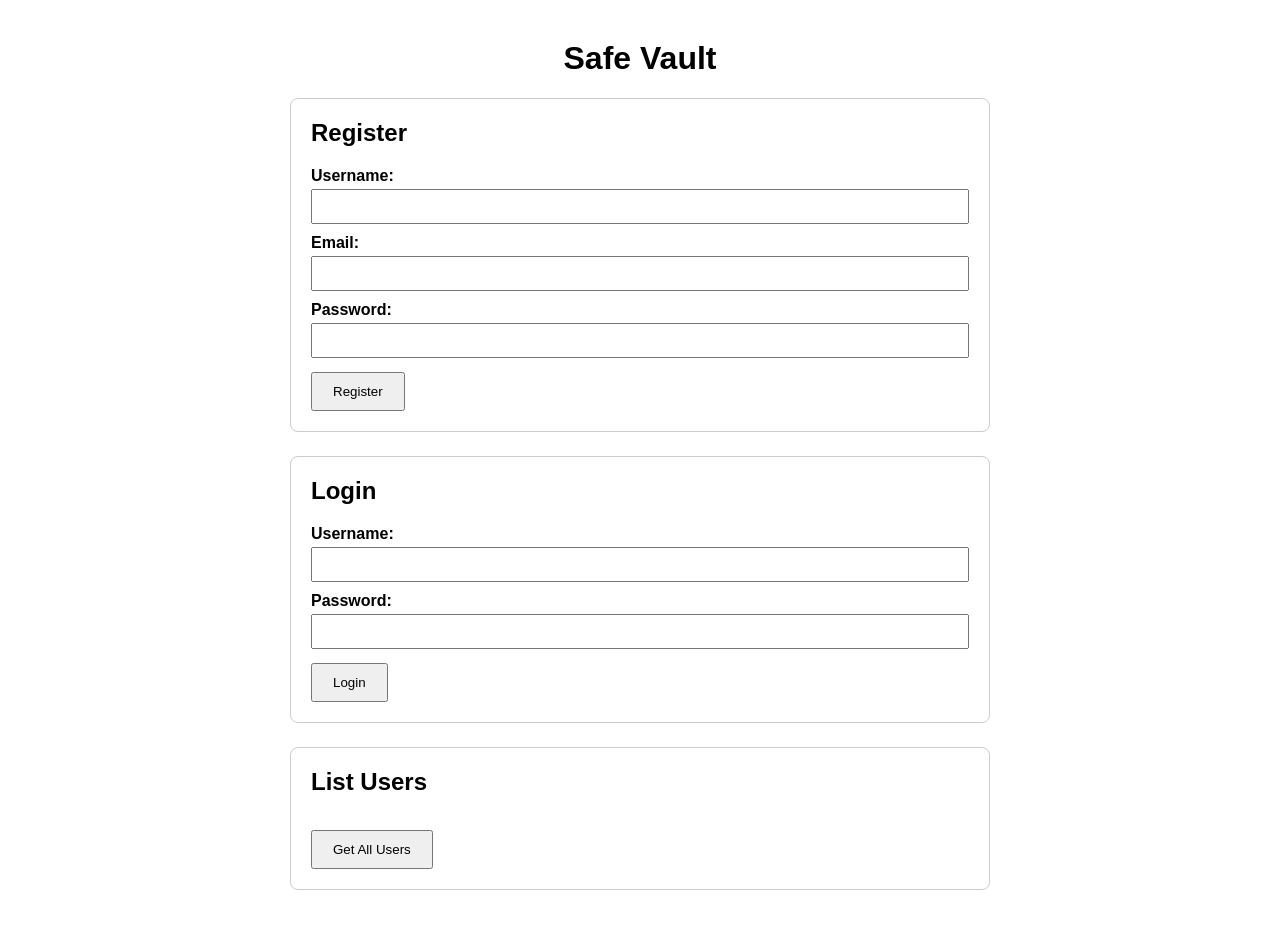
==== SafeVault/wwwroot/webform.html @ ca5d5494 "feat: User, Login, Register and Page" ====
<!DOCTYPE html>
<html>
<head>
    <title>Safe Vault</title>
    <style>
        body { font-family: Arial, sans-serif; max-width: 700px; margin: 40px auto; padding: 0 20px; }
        h1 { text-align: center; }
        section { border: 1px solid #ccc; border-radius: 8px; padding: 20px; margin-bottom: 24px; }
        section h2 { margin-top: 0; }
        label { display: block; margin-top: 10px; font-weight: bold; }
        input { width: 100%; padding: 8px; margin-top: 4px; box-sizing: border-box; }
        button { margin-top: 14px; padding: 10px 20px; cursor: pointer; }
        .response { margin-top: 12px; padding: 10px; border-radius: 4px; white-space: pre-wrap; word-break: break-all; }
        .success { background: #d4edda; color: #155724; }
        .error { background: #f8d7da; color: #721c24; }
        table { width: 100%; border-collapse: collapse; margin-top: 12px; }
        th, td { border: 1px solid #ccc; padding: 8px; text-align: left; }
        th { background: #f0f0f0; }
    </style>
</head>
<body>
    <h1>Safe Vault</h1>

    <!-- REGISTER -->
    <section>
        <h2>Register</h2>
        <form id="registerForm">
            <label for="reg-username">Username:</label>
            <input type="text" id="reg-username" name="username" required>

            <label for="reg-email">Email:</label>
            <input type="email" id="reg-email" name="email" required>

            <label for="reg-password">Password:</label>
            <input type="password" id="reg-password" name="password" required>

            <button type="submit">Register</button>
        </form>
        <div id="registerResult"></div>
    </section>

    <!-- LOGIN -->
    <section>
        <h2>Login</h2>
        <form id="loginForm">
            <label for="login-username">Username:</label>
            <input type="text" id="login-username" name="username" required>

            <label for="login-password">Password:</label>
            <input type="password" id="login-password" name="password" required>

            <button type="submit">Login</button>
        </form>
        <div id="loginResult"></div>
    </section>

    <!-- LIST USERS -->
    <section>
        <h2>List Users</h2>
        <button id="listUsersBtn">Get All Users</button>
        <div id="listResult"></div>
    </section>

    <script>
        let authToken = '';

        function showResult(elementId, message, isError) {
            const el = document.getElementById(elementId);
            el.className = 'response ' + (isError ? 'error' : 'success');
            el.innerHTML = message;
        }

        // REGISTER
        document.getElementById('registerForm').addEventListener('submit', async (e) => {
            e.preventDefault();
            const form = e.target;
            const data = {
                username: form.username.value,
                email: form.email.value,
                password: form.password.value
            };
            try {
                const res = await fetch('/api/user/register', {
                    method: 'POST',
                    headers: { 'Content-Type': 'application/json' },
                    body: JSON.stringify(data)
                });
                const body = await res.json();
                if (res.ok) {
                    showResult('registerResult',
                        '<strong>User registered successfully!</strong>\n' +
                        'API Response:\n' + JSON.stringify(body, null, 2), false);
                    form.reset();
                } else {
                    showResult('registerResult',
                        '<strong>Registration failed</strong>\n' +
                        'API Response:\n' + JSON.stringify(body, null, 2), true);
                }
            } catch (err) {
                showResult('registerResult', 'Error: ' + err.message, true);
            }
        });

        // LOGIN
        document.getElementById('loginForm').addEventListener('submit', async (e) => {
            e.preventDefault();
            const form = e.target;
            const data = {
                username: form.username.value,
                password: form.password.value
            };
            try {
                const res = await fetch('/api/user/login', {
                    method: 'POST',
                    headers: { 'Content-Type': 'application/json' },
                    body: JSON.stringify(data)
                });
                const body = await res.json();
                if (res.ok) {
                    authToken = body.token;
                    showResult('loginResult',
                        '<strong>Login successful! Token saved.</strong>\n' +
                        'API Response:\n' + JSON.stringify(body, null, 2), false);
                    form.reset();
                } else {
                    showResult('loginResult',
                        '<strong>Login failed</strong>\n' +
                        'API Response:\n' + JSON.stringify(body, null, 2), true);
                }
            } catch (err) {
                showResult('loginResult', 'Error: ' + err.message, true);
            }
        });

        // LIST USERS
        document.getElementById('listUsersBtn').addEventListener('click', async () => {
            if (!authToken) {
                showResult('listResult', 'You must login first to get a token.', true);
                return;
            }
            try {
                const res = await fetch('/api/user', {
                    headers: { 'Authorization': 'Bearer ' + authToken }
                });
                if (res.status === 401) {
                    showResult('listResult',
                        '<strong>Unauthorized (401)</strong>\nToken is invalid or expired. Please login again.', true);
                    return;
                }
                const body = await res.json();
                if (res.ok) {
                    let table = '<table><tr><th>Id</th><th>Username</th><th>Email</th></tr>';
                    body.forEach(u => {
                        table += '<tr><td>' + u.id + '</td><td>' + u.username + '</td><td>' + u.email + '</td></tr>';
                    });
                    table += '</table>';
                    showResult('listResult',
                        '<strong>Users retrieved successfully!</strong>' + table +
                        '\nAPI Response:\n' + JSON.stringify(body, null, 2), false);
                } else {
                    showResult('listResult',
                        '<strong>Failed to list users</strong>\n' +
                        'API Response:\n' + JSON.stringify(body, null, 2), true);
                }
            } catch (err) {
                showResult('listResult', 'Error: ' + err.message, true);
            }
        });
    </script>
</body>
</html>
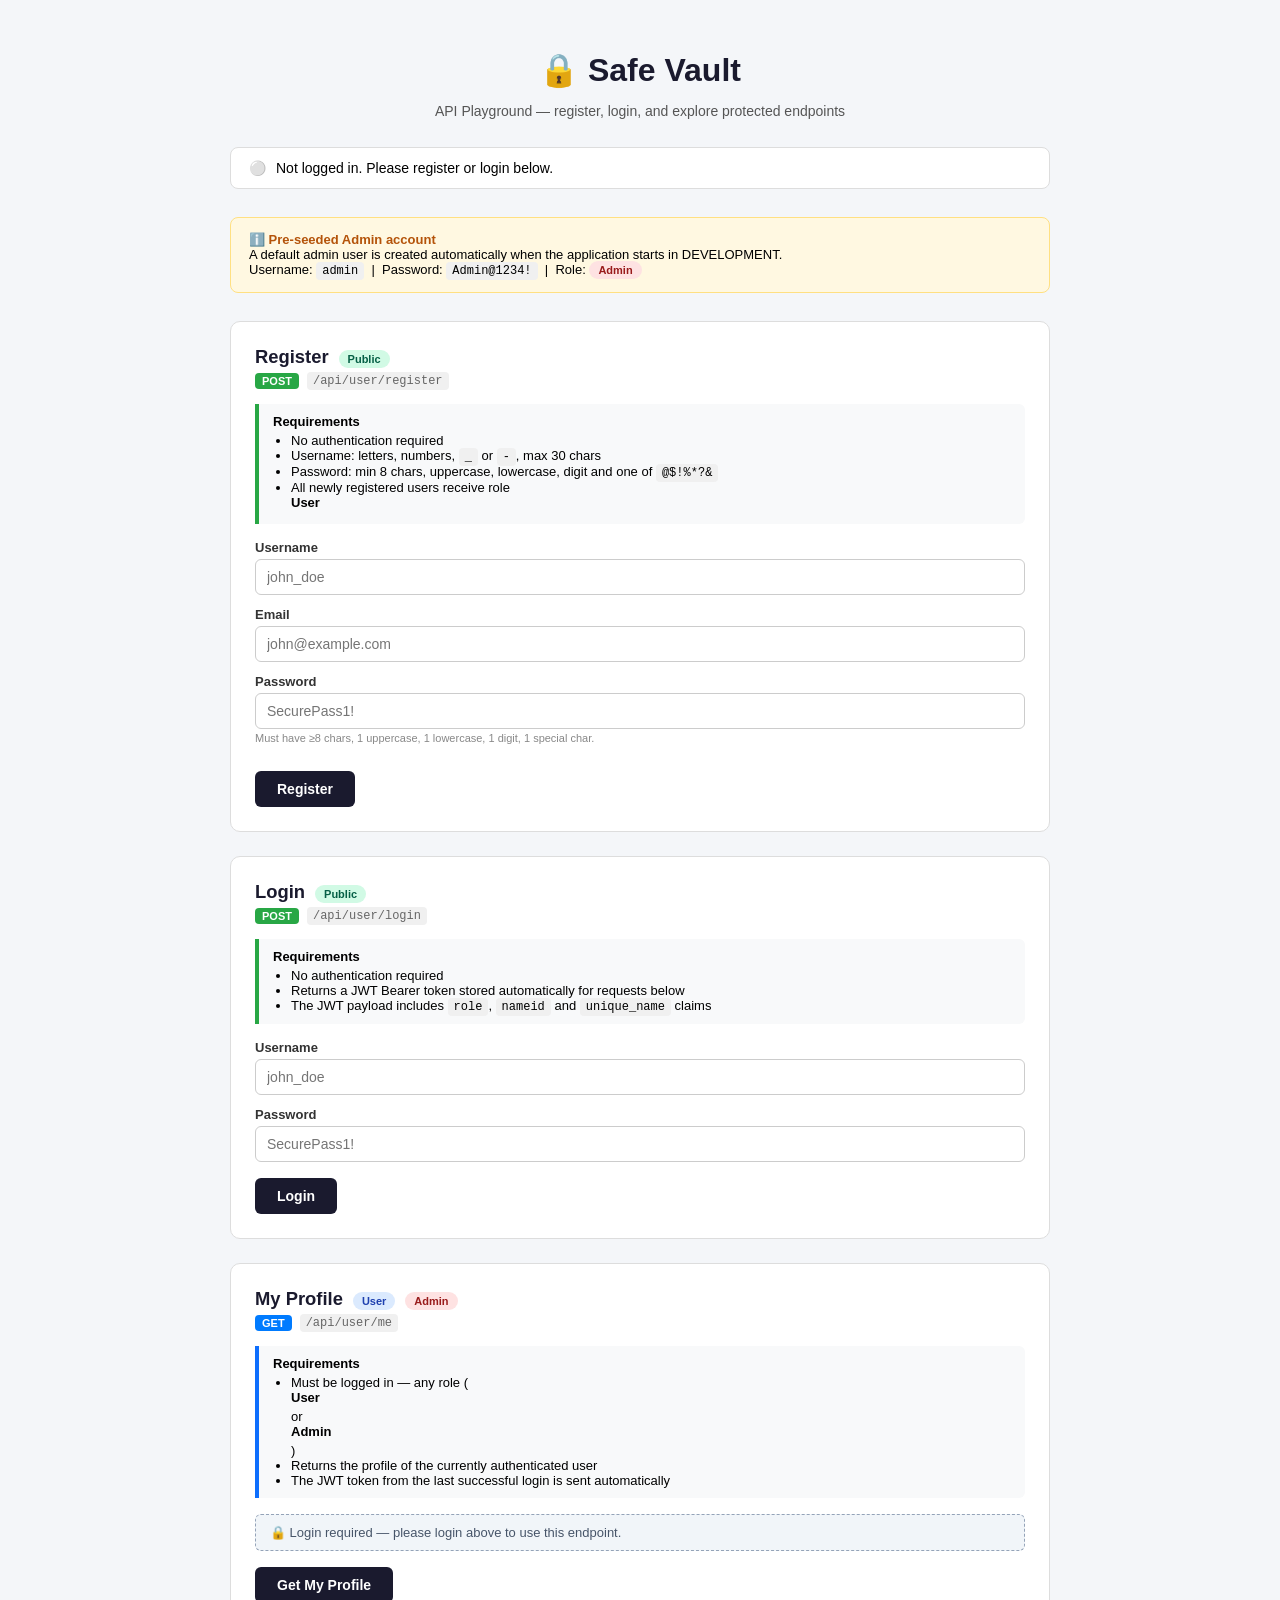
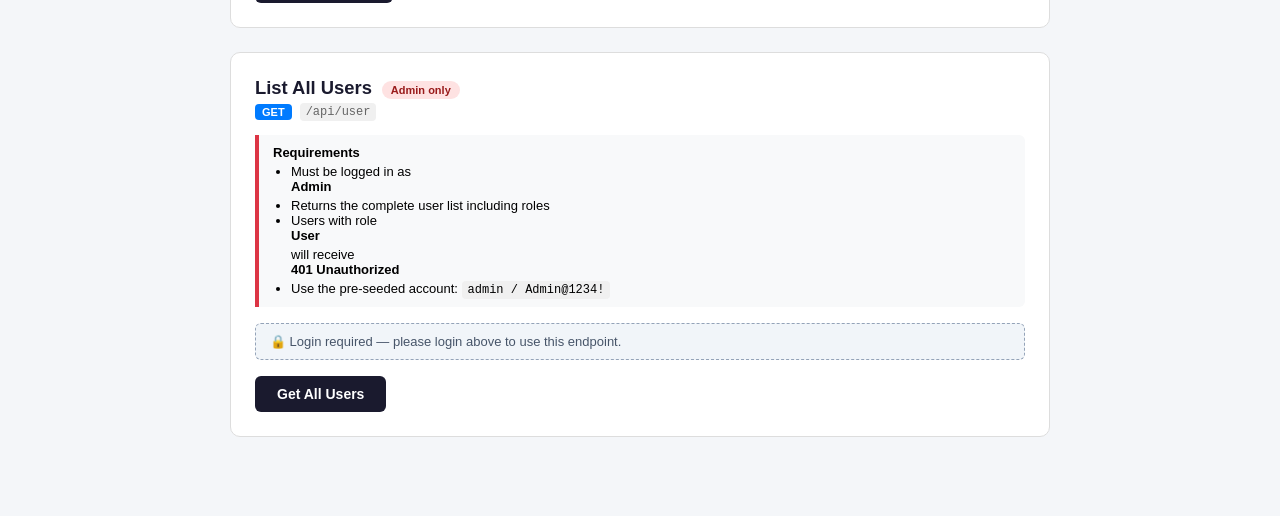
==== commit 0bda41e2: "feat: RBAC" ====
--- a/SafeVault/wwwroot/webform.html
+++ b/SafeVault/wwwroot/webform.html
@@ -1,171 +1,555 @@
 <!DOCTYPE html>
-<html>
+<html lang="en">
 <head>
-    <title>Safe Vault</title>
+    <meta charset="UTF-8">
+    <title>Safe Vault — API Playground</title>
     <style>
-        body { font-family: Arial, sans-serif; max-width: 700px; margin: 40px auto; padding: 0 20px; }
-        h1 { text-align: center; }
-        section { border: 1px solid #ccc; border-radius: 8px; padding: 20px; margin-bottom: 24px; }
-        section h2 { margin-top: 0; }
-        label { display: block; margin-top: 10px; font-weight: bold; }
-        input { width: 100%; padding: 8px; margin-top: 4px; box-sizing: border-box; }
-        button { margin-top: 14px; padding: 10px 20px; cursor: pointer; }
-        .response { margin-top: 12px; padding: 10px; border-radius: 4px; white-space: pre-wrap; word-break: break-all; }
-        .success { background: #d4edda; color: #155724; }
-        .error { background: #f8d7da; color: #721c24; }
-        table { width: 100%; border-collapse: collapse; margin-top: 12px; }
-        th, td { border: 1px solid #ccc; padding: 8px; text-align: left; }
-        th { background: #f0f0f0; }
+        *, *::before, *::after { box-sizing: border-box; }
+
+        body {
+            font-family: 'Segoe UI', Arial, sans-serif;
+            background: #f4f6f9;
+            margin: 0;
+            padding: 30px 16px 60px;
+        }
+
+        .container { max-width: 820px; margin: 0 auto; }
+
+        h1 {
+            text-align: center;
+            font-size: 2rem;
+            margin-bottom: 4px;
+            color: #1a1a2e;
+        }
+
+        .subtitle {
+            text-align: center;
+            color: #555;
+            margin-bottom: 28px;
+            font-size: 14px;
+        }
+
+        /* STATUS BAR */
+        #status-bar {
+            background: #fff;
+            border: 1px solid #ddd;
+            border-radius: 8px;
+            padding: 12px 18px;
+            margin-bottom: 28px;
+            font-size: 14px;
+            display: flex;
+            align-items: center;
+            gap: 10px;
+        }
+
+        /* CARD */
+        .card {
+            background: #fff;
+            border: 1px solid #ddd;
+            border-radius: 10px;
+            padding: 24px;
+            margin-bottom: 24px;
+        }
+
+        .card-header {
+            display: flex;
+            align-items: baseline;
+            gap: 10px;
+            margin-bottom: 4px;
+        }
+
+        .card-header h2 { margin: 0; font-size: 1.15rem; color: #1a1a2e; }
+
+        .endpoint-line {
+            font-size: 12px;
+            color: #666;
+            margin: 0 0 14px;
+            display: flex;
+            align-items: center;
+            gap: 8px;
+        }
+
+        .method {
+            font-weight: bold;
+            font-size: 11px;
+            padding: 2px 7px;
+            border-radius: 4px;
+            color: #fff;
+        }
+        .method-post { background: #28a745; }
+        .method-get  { background: #007bff; }
+
+        code {
+            background: #f0f0f0;
+            padding: 2px 6px;
+            border-radius: 4px;
+            font-size: 12px;
+        }
+
+        /* REQUIREMENTS */
+        .requirements {
+            background: #f8f9fa;
+            border-left: 4px solid #6c757d;
+            border-radius: 0 6px 6px 0;
+            padding: 10px 14px;
+            margin-bottom: 16px;
+            font-size: 13px;
+        }
+        .requirements.open       { border-left-color: #28a745; }
+        .requirements.user-only  { border-left-color: #0d6efd; }
+        .requirements.admin-only { border-left-color: #dc3545; }
+
+        .requirements strong { display: block; margin-bottom: 4px; }
+        .requirements ul { margin: 4px 0 0; padding-left: 18px; }
+
+        /* BADGES */
+        .badge {
+            font-size: 11px;
+            font-weight: bold;
+            padding: 3px 9px;
+            border-radius: 12px;
+            white-space: nowrap;
+        }
+        .badge-public { background: #d1fae5; color: #065f46; }
+        .badge-user   { background: #dbeafe; color: #1e40af; }
+        .badge-admin  { background: #fee2e2; color: #991b1b; }
+
+        /* FORM */
+        label {
+            display: block;
+            font-size: 13px;
+            font-weight: 600;
+            margin: 12px 0 4px;
+            color: #333;
+        }
+
+        input {
+            width: 100%;
+            padding: 9px 11px;
+            border: 1px solid #ccc;
+            border-radius: 6px;
+            font-size: 14px;
+        }
+
+        input:focus { outline: 2px solid #007bff; border-color: transparent; }
+
+        .hint { font-size: 11px; color: #888; margin-top: 3px; }
+
+        button.btn {
+            margin-top: 16px;
+            padding: 10px 22px;
+            border: none;
+            border-radius: 6px;
+            font-size: 14px;
+            font-weight: 600;
+            cursor: pointer;
+            color: #fff;
+            background: #1a1a2e;
+            transition: opacity .15s;
+        }
+        button.btn:hover    { opacity: .85; }
+        button.btn:disabled { opacity: .45; cursor: not-allowed; }
+
+        /* RESPONSE */
+        .response-wrapper { margin-top: 16px; }
+        .response-label   { font-size: 11px; font-weight: 700; color: #888; text-transform: uppercase; margin-bottom: 4px; }
+
+        .user-msg {
+            padding: 10px 14px;
+            border-radius: 6px 6px 0 0;
+            font-size: 14px;
+            font-weight: 600;
+        }
+        .user-msg.success { background: #d1fae5; color: #065f46; }
+        .user-msg.error   { background: #fee2e2; color: #991b1b; }
+
+        .raw-response {
+            background: #1e1e2e;
+            color: #cdd6f4;
+            padding: 14px;
+            border-radius: 0 0 6px 6px;
+            font-size: 12px;
+            font-family: 'Cascadia Code', 'Consolas', monospace;
+            white-space: pre-wrap;
+            word-break: break-all;
+            max-height: 280px;
+            overflow-y: auto;
+            margin: 0;
+        }
+
+        /* TABLE */
+        table { width: 100%; border-collapse: collapse; margin-top: 12px; font-size: 13px; }
+        th, td { border: 1px solid #ddd; padding: 8px 10px; text-align: left; }
+        th { background: #f0f0f0; font-weight: 600; }
+
+        /* ADMIN HINT */
+        .admin-hint {
+            background: #fff8e1;
+            border: 1px solid #ffe082;
+            border-radius: 8px;
+            padding: 14px 18px;
+            margin-bottom: 28px;
+            font-size: 13px;
+        }
+        .admin-hint strong { color: #b45309; }
+
+        /* STATUS CODE */
+        .status-code-row {
+            display: flex;
+            align-items: center;
+            gap: 8px;
+            padding: 7px 14px;
+            background: #f0f0f0;
+            border-top: 1px solid #ddd;
+            font-size: 12px;
+            font-weight: 700;
+            font-family: 'Cascadia Code', 'Consolas', monospace;
+        }
+        .sc { padding: 2px 8px; border-radius: 4px; color: #fff; font-size: 11px; }
+        .sc-2xx { background: #16a34a; }
+        .sc-3xx { background: #0284c7; }
+        .sc-4xx { background: #dc2626; }
+        .sc-5xx { background: #7c3aed; }
+
+        /* AUTH NOTICE */
+        .auth-notice {
+            background: #f1f5f9;
+            border: 1px dashed #94a3b8;
+            border-radius: 6px;
+            padding: 10px 14px;
+            margin-top: 12px;
+            font-size: 13px;
+            color: #475569;
+        }
     </style>
 </head>
 <body>
-    <h1>Safe Vault</h1>
-
-    <!-- REGISTER -->
-    <section>
-        <h2>Register</h2>
-        <form id="registerForm">
-            <label for="reg-username">Username:</label>
-            <input type="text" id="reg-username" name="username" required>
-
-            <label for="reg-email">Email:</label>
-            <input type="email" id="reg-email" name="email" required>
-
-            <label for="reg-password">Password:</label>
-            <input type="password" id="reg-password" name="password" required>
-
-            <button type="submit">Register</button>
+<div class="container">
+
+    <h1>&#128274; Safe Vault</h1>
+    <p class="subtitle">API Playground &mdash; register, login, and explore protected endpoints</p>
+
+    <!-- STATUS BAR -->
+    <div id="status-bar">
+        <span id="status-dot">&#9898;</span>
+        <span id="status-text">Not logged in. Please register or login below.</span>
+    </div>
+
+    <!-- ADMIN HINT -->
+    <div class="admin-hint">
+        <strong>&#8505;&#65039; Pre-seeded Admin account</strong><br>
+        A default admin user is created automatically when the application starts in DEVELOPMENT.<br>
+        Username: <code>admin</code> &nbsp;|&nbsp;
+        Password: <code>Admin@1234!</code> &nbsp;|&nbsp;
+        Role: <span class="badge badge-admin">Admin</span>
+    </div>
+
+    <!-- ═══════════════════════════════════════
+         POST /api/user/register
+    ════════════════════════════════════════════ -->
+    <div class="card">
+        <div class="card-header">
+            <h2>Register</h2>
+            <span class="badge badge-public">Public</span>
+        </div>
+        <p class="endpoint-line">
+            <span class="method method-post">POST</span>
+            <code>/api/user/register</code>
+        </p>
+
+        <div class="requirements open">
+            <strong>Requirements</strong>
+            <ul>
+                <li>No authentication required</li>
+                <li>Username: letters, numbers, <code>_</code> or <code>-</code>, max 30 chars</li>
+                <li>Password: min 8 chars, uppercase, lowercase, digit and one of <code>@$!%*?&amp;</code></li>
+                <li>All newly registered users receive role <strong>User</strong></li>
+            </ul>
+        </div>
+
+        <form id="registerForm" autocomplete="off">
+            <label for="reg-username">Username</label>
+            <input type="text" id="reg-username" name="username" placeholder="john_doe" required>
+
+            <label for="reg-email">Email</label>
+            <input type="email" id="reg-email" name="email" placeholder="john@example.com" required>
+
+            <label for="reg-password">Password</label>
+            <input type="password" id="reg-password" name="password" placeholder="SecurePass1!" required>
+            <p class="hint">Must have &ge;8 chars, 1 uppercase, 1 lowercase, 1 digit, 1 special char.</p>
+
+            <button type="submit" class="btn">Register</button>
         </form>
-        <div id="registerResult"></div>
-    </section>
-
-    <!-- LOGIN -->
-    <section>
-        <h2>Login</h2>
-        <form id="loginForm">
-            <label for="login-username">Username:</label>
-            <input type="text" id="login-username" name="username" required>
-
-            <label for="login-password">Password:</label>
-            <input type="password" id="login-password" name="password" required>
-
-            <button type="submit">Login</button>
+
+        <div id="registerResponse" class="response-wrapper" style="display:none">
+            <p class="response-label">Response</p>
+            <div id="registerMsg" class="user-msg"></div>
+            <div class="status-code-row"><span id="registerSc" class="sc"></span><span id="registerScText"></span></div>
+            <pre id="registerRaw" class="raw-response"></pre>
+        </div>
+    </div>
+
+    <!-- ═══════════════════════════════════════
+         POST /api/user/login
+    ════════════════════════════════════════════ -->
+    <div class="card">
+        <div class="card-header">
+            <h2>Login</h2>
+            <span class="badge badge-public">Public</span>
+        </div>
+        <p class="endpoint-line">
+            <span class="method method-post">POST</span>
+            <code>/api/user/login</code>
+        </p>
+
+        <div class="requirements open">
+            <strong>Requirements</strong>
+            <ul>
+                <li>No authentication required</li>
+                <li>Returns a JWT Bearer token stored automatically for requests below</li>
+                <li>The JWT payload includes <code>role</code>, <code>nameid</code> and <code>unique_name</code> claims</li>
+            </ul>
+        </div>
+
+        <form id="loginForm" autocomplete="off">
+            <label for="login-username">Username</label>
+            <input type="text" id="login-username" name="username" placeholder="john_doe" required>
+
+            <label for="login-password">Password</label>
+            <input type="password" id="login-password" name="password" placeholder="SecurePass1!" required>
+
+            <button type="submit" class="btn">Login</button>
         </form>
-        <div id="loginResult"></div>
-    </section>
-
-    <!-- LIST USERS -->
-    <section>
-        <h2>List Users</h2>
-        <button id="listUsersBtn">Get All Users</button>
-        <div id="listResult"></div>
-    </section>
-
-    <script>
-        let authToken = '';
-
-        function showResult(elementId, message, isError) {
-            const el = document.getElementById(elementId);
-            el.className = 'response ' + (isError ? 'error' : 'success');
-            el.innerHTML = message;
-        }
-
-        // REGISTER
-        document.getElementById('registerForm').addEventListener('submit', async (e) => {
-            e.preventDefault();
-            const form = e.target;
-            const data = {
-                username: form.username.value,
-                email: form.email.value,
-                password: form.password.value
-            };
-            try {
-                const res = await fetch('/api/user/register', {
-                    method: 'POST',
-                    headers: { 'Content-Type': 'application/json' },
-                    body: JSON.stringify(data)
+
+        <div id="loginResponse" class="response-wrapper" style="display:none">
+            <p class="response-label">Response</p>
+            <div id="loginMsg" class="user-msg"></div>
+            <div class="status-code-row"><span id="loginSc" class="sc"></span><span id="loginScText"></span></div>
+            <pre id="loginRaw" class="raw-response"></pre>
+        </div>
+    </div>
+
+    <!-- ═══════════════════════════════════════
+         AUTHENTICATED ENDPOINTS
+    ════════════════════════════════════════════ -->
+
+        <!-- GET /api/user/me -->
+        <div class="card">
+            <div class="card-header">
+                <h2>My Profile</h2>
+                <span class="badge badge-user">User</span>
+                <span class="badge badge-admin">Admin</span>
+            </div>
+            <p class="endpoint-line">
+                <span class="method method-get">GET</span>
+                <code>/api/user/me</code>
+            </p>
+
+            <div class="requirements user-only">
+                <strong>Requirements</strong>
+                <ul>
+                    <li>Must be logged in — any role (<strong>User</strong> or <strong>Admin</strong>)</li>
+                    <li>Returns the profile of the currently authenticated user</li>
+                    <li>The JWT token from the last successful login is sent automatically</li>
+                </ul>
+            </div>
+
+            <div id="meNotice" class="auth-notice">&#128274; Login required — please login above to use this endpoint.</div>
+            <button class="btn" id="getMeBtn">Get My Profile</button>
+
+            <div id="meResponse" class="response-wrapper" style="display:none">
+                <p class="response-label">Response</p>
+                <div id="meMsg" class="user-msg"></div>
+                <div class="status-code-row"><span id="meSc" class="sc"></span><span id="meScText"></span></div>
+                <pre id="meRaw" class="raw-response"></pre>
+            </div>
+        </div>
+
+        <!-- GET /api/user -->
+        <div class="card">
+            <div class="card-header">
+                <h2>List All Users</h2>
+                <span class="badge badge-admin">Admin only</span>
+            </div>
+            <p class="endpoint-line">
+                <span class="method method-get">GET</span>
+                <code>/api/user</code>
+            </p>
+
+            <div class="requirements admin-only">
+                <strong>Requirements</strong>
+                <ul>
+                    <li>Must be logged in as <strong>Admin</strong></li>
+                    <li>Returns the complete user list including roles</li>
+                    <li>Users with role <strong>User</strong> will receive <strong>401 Unauthorized</strong></li>
+                    <li>Use the pre-seeded account: <code>admin / Admin@1234!</code></li>
+                </ul>
+            </div>
+
+            <div id="listNotice" class="auth-notice">&#128274; Login required — please login above to use this endpoint.</div>
+            <button class="btn" id="listUsersBtn">Get All Users</button>
+
+            <div id="listResponse" class="response-wrapper" style="display:none">
+                <p class="response-label">Response</p>
+                <div id="listMsg" class="user-msg"></div>
+                <div class="status-code-row"><span id="listSc" class="sc"></span><span id="listScText"></span></div>
+                <div id="listTable"></div>
+                <pre id="listRaw" class="raw-response"></pre>
+            </div>
+        </div>
+
+</div><!-- /container -->
+
+<script>
+    let authToken   = '';
+    let currentRole = '';
+
+    function parseJwt(token) {
+        try {
+            const b64 = token.split('.')[1].replace(/-/g, '+').replace(/_/g, '/');
+            return JSON.parse(atob(b64));
+        } catch { return {}; }
+    }
+
+    const STATUS_TEXTS = {
+        200: 'OK', 201: 'Created', 204: 'No Content',
+        400: 'Bad Request', 401: 'Unauthorized', 403: 'Forbidden',
+        404: 'Not Found', 409: 'Conflict', 422: 'Unprocessable Entity',
+        500: 'Internal Server Error'
+    };
+
+    function setResponse(prefix, statusCode, isSuccess, userMsg, rawObj) {
+        document.getElementById(prefix + 'Response').style.display = 'block';
+        const msgEl = document.getElementById(prefix + 'Msg');
+        msgEl.textContent = userMsg;
+        msgEl.className   = 'user-msg ' + (isSuccess ? 'success' : 'error');
+        // Status code badge
+        const scEl   = document.getElementById(prefix + 'Sc');
+        const scText = document.getElementById(prefix + 'ScText');
+        if (scEl && scText) {
+            const cls = statusCode >= 500 ? 'sc sc-5xx'
+                      : statusCode >= 400 ? 'sc sc-4xx'
+                      : statusCode >= 300 ? 'sc sc-3xx'
+                      : 'sc sc-2xx';
+            scEl.className   = cls;
+            scEl.textContent = statusCode;
+            scText.textContent = STATUS_TEXTS[statusCode] || '';
+        }
+        document.getElementById(prefix + 'Raw').textContent =
+            typeof rawObj === 'string' ? rawObj : JSON.stringify(rawObj, null, 2);
+    }
+
+    function updateStatus() {
+        const dot     = document.getElementById('status-dot');
+        const text    = document.getElementById('status-text');
+        const loggedIn = !!authToken;
+        if (!loggedIn) {
+            dot.textContent  = '\u26AA';
+            text.textContent = 'Not logged in. Please register or login below.';
+        } else {
+            dot.textContent  = '\uD83D\uDFE2';
+            text.innerHTML   = 'Logged in as <strong>' + currentRole + '</strong> \u2014 JWT token is active and sent automatically in the requests below.';
+        }
+        // Show/hide login-required notices
+        document.getElementById('meNotice').style.display   = loggedIn ? 'none' : 'block';
+        document.getElementById('listNotice').style.display = loggedIn ? 'none' : 'block';
+    }
+
+    /* POST /api/user/register */
+    document.getElementById('registerForm').addEventListener('submit', async (e) => {
+        e.preventDefault();
+        const f   = e.target;
+        const btn = f.querySelector('button');
+        btn.disabled = true;
+        try {
+            const res  = await fetch('/api/user/register', {
+                method: 'POST',
+                headers: { 'Content-Type': 'application/json' },
+                body: JSON.stringify({ username: f.username.value, email: f.email.value, password: f.password.value })
+            });
+            const body = await res.json();
+            if (res.ok) {
+                setResponse('register', res.status, true,
+                    '\u2705 User "' + body.username + '" registered successfully! Role assigned: ' + body.role, body);
+                f.reset();
+            } else {
+                setResponse('register', res.status, false, '\u274C Registration failed \u2014 see details below.', body);
+            }
+        } catch (err) {
+            setResponse('register', 0, false, '\u274C Network error: ' + err.message, {});
+        } finally { btn.disabled = false; }
+    });
+
+    /* POST /api/user/login */
+    document.getElementById('loginForm').addEventListener('submit', async (e) => {
+        e.preventDefault();
+        const f   = e.target;
+        const btn = f.querySelector('button');
+        btn.disabled = true;
+        try {
+            const res  = await fetch('/api/user/login', {
+                method: 'POST',
+                headers: { 'Content-Type': 'application/json' },
+                body: JSON.stringify({ username: f.username.value, password: f.password.value })
+            });
+            const body = await res.json();
+            if (res.ok) {
+                authToken   = body.token;
+                currentRole = body.user.role;
+                updateStatus();
+                setResponse('login', res.status, true,
+                    '\u2705 Login successful! Welcome, ' + body.user.username + ' (' + currentRole + '). Token stored.',
+                    { user: body.user, jwtPayload: parseJwt(authToken) });
+                f.reset();
+            } else {
+                setResponse('login', res.status, false, '\u274C Login failed \u2014 invalid credentials.', body);
+            }
+        } catch (err) {
+            setResponse('login', 0, false, '\u274C Network error: ' + err.message, {});
+        } finally { btn.disabled = false; }
+    });
+
+    /* GET /api/user/me */
+    document.getElementById('getMeBtn').addEventListener('click', async () => {
+        try {
+            const res  = await fetch('/api/user/me', { headers: { 'Authorization': 'Bearer ' + authToken } });
+            let body;
+            try { body = await res.json(); } catch { body = { error: res.statusText }; }
+            if (res.ok) {
+                setResponse('me', res.status, true,
+                    '\u2705 Profile retrieved for: ' + body.username + ' (Role: ' + body.role + ')', body);
+            } else {
+                setResponse('me', res.status, false, '\u274C ' + res.status + ' ' + res.statusText + ' \u2014 ' + (body.error || 'token is missing or expired.'), body);
+            }
+        } catch (err) {
+            setResponse('me', 0, false, '\u274C Network error: ' + err.message, {});
+        }
+    });
+
+    /* GET /api/user */
+    document.getElementById('listUsersBtn').addEventListener('click', async () => {
+        document.getElementById('listTable').innerHTML = '';
+        try {
+            const res  = await fetch('/api/user', { headers: { 'Authorization': 'Bearer ' + authToken } });
+            let body;
+            try { body = await res.json(); } catch { body = { error: res.statusText }; }
+            if (res.ok) {
+                let table = '<table><tr><th>Id</th><th>Username</th><th>Email</th><th>Role</th></tr>';
+                body.forEach(u => {
+                    table += '<tr><td>' + u.id + '</td><td>' + u.username +
+                             '</td><td>' + u.email + '</td><td>' + u.role + '</td></tr>';
                 });
-                const body = await res.json();
-                if (res.ok) {
-                    showResult('registerResult',
-                        '<strong>User registered successfully!</strong>\n' +
-                        'API Response:\n' + JSON.stringify(body, null, 2), false);
-                    form.reset();
-                } else {
-                    showResult('registerResult',
-                        '<strong>Registration failed</strong>\n' +
-                        'API Response:\n' + JSON.stringify(body, null, 2), true);
-                }
-            } catch (err) {
-                showResult('registerResult', 'Error: ' + err.message, true);
+                table += '</table>';
+                document.getElementById('listTable').innerHTML = table;
+                setResponse('list', res.status, true, '\u2705 ' + body.length + ' user(s) retrieved.', body);
+            } else {
+                setResponse('list', res.status, false,
+                    '\u274C ' + res.status + ' ' + res.statusText + ' \u2014 ' + (body.error || 'only Admin users can access this endpoint. Login as admin / Admin@1234! and try again.'), body);
             }
-        });
-
-        // LOGIN
-        document.getElementById('loginForm').addEventListener('submit', async (e) => {
-            e.preventDefault();
-            const form = e.target;
-            const data = {
-                username: form.username.value,
-                password: form.password.value
-            };
-            try {
-                const res = await fetch('/api/user/login', {
-                    method: 'POST',
-                    headers: { 'Content-Type': 'application/json' },
-                    body: JSON.stringify(data)
-                });
-                const body = await res.json();
-                if (res.ok) {
-                    authToken = body.token;
-                    showResult('loginResult',
-                        '<strong>Login successful! Token saved.</strong>\n' +
-                        'API Response:\n' + JSON.stringify(body, null, 2), false);
-                    form.reset();
-                } else {
-                    showResult('loginResult',
-                        '<strong>Login failed</strong>\n' +
-                        'API Response:\n' + JSON.stringify(body, null, 2), true);
-                }
-            } catch (err) {
-                showResult('loginResult', 'Error: ' + err.message, true);
-            }
-        });
-
-        // LIST USERS
-        document.getElementById('listUsersBtn').addEventListener('click', async () => {
-            if (!authToken) {
-                showResult('listResult', 'You must login first to get a token.', true);
-                return;
-            }
-            try {
-                const res = await fetch('/api/user', {
-                    headers: { 'Authorization': 'Bearer ' + authToken }
-                });
-                if (res.status === 401) {
-                    showResult('listResult',
-                        '<strong>Unauthorized (401)</strong>\nToken is invalid or expired. Please login again.', true);
-                    return;
-                }
-                const body = await res.json();
-                if (res.ok) {
-                    let table = '<table><tr><th>Id</th><th>Username</th><th>Email</th></tr>';
-                    body.forEach(u => {
-                        table += '<tr><td>' + u.id + '</td><td>' + u.username + '</td><td>' + u.email + '</td></tr>';
-                    });
-                    table += '</table>';
-                    showResult('listResult',
-                        '<strong>Users retrieved successfully!</strong>' + table +
-                        '\nAPI Response:\n' + JSON.stringify(body, null, 2), false);
-                } else {
-                    showResult('listResult',
-                        '<strong>Failed to list users</strong>\n' +
-                        'API Response:\n' + JSON.stringify(body, null, 2), true);
-                }
-            } catch (err) {
-                showResult('listResult', 'Error: ' + err.message, true);
-            }
-        });
-    </script>
+        } catch (err) {
+            setResponse('list', 0, false, '\u274C Network error: ' + err.message, {});
+        }
+    });
+</script>
 </body>
 </html>
